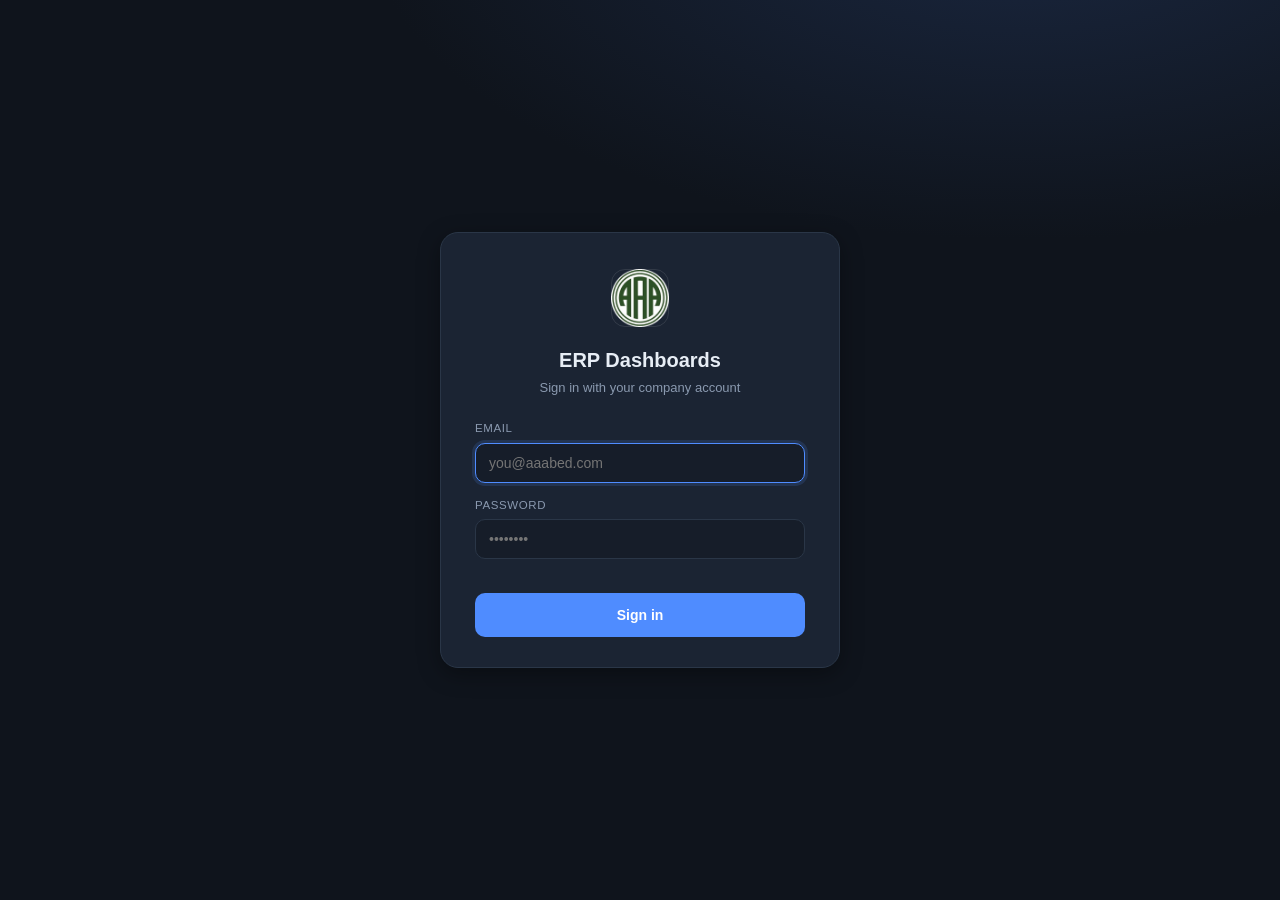
==== hub/index.html @ be1fea67 "Add the ERP dashboards hub and the aging, inventory and purchasing dashboards Single-origin layout: " ====
<!DOCTYPE html>
<html lang="en">
<head>
  <meta charset="UTF-8" />
  <meta name="viewport" content="width=device-width, initial-scale=1.0" />
  <title>ERP Dashboards</title>
  <link rel="icon" type="image/x-icon" href="assets/favicon.ico" />
  <link rel="stylesheet" href="styles.css?v=20260912o" />
</head>
<body>
  <!-- Auth screen: checking → login (only password form in the estate) → denied.
       Visible from first paint so dashboard content can never flash before the check. -->
  <div id="auth-screen" class="auth-screen">
    <div class="auth-card">
      <img class="auth-logo" src="assets/logo.png" alt="" />
      <div id="auth-checking">
        <h1>Checking your session</h1>
        <p class="auth-sub">One moment…</p>
      </div>
      <form id="auth-form" class="hidden" novalidate>
        <h1>ERP Dashboards</h1>
        <p class="auth-sub">Sign in with your company account</p>
        <label class="auth-label" for="auth-email">Email</label>
        <input id="auth-email" class="auth-input" type="email" placeholder="you@aaabed.com"
               autocomplete="username" required />
        <label class="auth-label" for="auth-password">Password</label>
        <input id="auth-password" class="auth-input" type="password" placeholder="••••••••"
               autocomplete="current-password" required />
        <div id="auth-error" class="auth-error"></div>
        <button id="auth-submit" class="auth-btn" type="submit">Sign in</button>
      </form>
      <div id="auth-denied" class="auth-denied hidden">
        <div class="auth-denied-icon">⛔</div>
        <h2>No dashboards assigned</h2>
        <p>Your account <b id="auth-denied-email"></b> has no dashboards assigned to it yet.</p>
        <p class="auth-sub">Contact your administrator to request access.</p>
        <button id="auth-denied-back" class="auth-btn auth-btn-ghost" type="button">Sign out</button>
      </div>
    </div>
  </div>

  <header class="topbar">
    <div class="brand">
      <img class="brand-mark" src="assets/logo.png" alt="Logo" />
      <div class="brand-text">
        <h1>ERP Dashboards</h1>
        <p>One place for every reporting dashboard</p>
      </div>
    </div>
    <div class="meta">
      <div class="user-menu hidden" id="user-menu">
        <button id="user-btn" class="user-btn pill" title="Account">👤</button>
        <div class="user-dropdown hidden">
          <div class="user-dropdown-head">
            <span class="user-dropdown-avatar">👤</span>
            <div>
              <div class="user-dropdown-name" id="user-name">…</div>
              <div class="user-dropdown-email" id="user-email">…</div>
            </div>
          </div>
          <button type="button" id="theme-toggle" class="user-dropdown-item theme-item"></button>
          <button type="button" id="logout" class="user-dropdown-item danger">Sign out</button>
        </div>
      </div>
    </div>
  </header>

  <div class="wrap">
    <div class="grid" id="grid"></div>

    <footer>
      <span id="built-line">Hub built: …</span>
      <span>Access is granted per dashboard by your administrator.</span>
    </footer>
  </div>

  <script src="assets/supabase-js.min.js?v=20260912c"></script>
  <script src="auth-config.js?v=20260912m"></script>
  <script src="data/hub.js?v=20260912m"></script>
  <script src="auth.js?v=20260912e"></script>
  <script src="app.js?v=20260912n"></script>
</body>
</html>
---- hub/styles.css ----
/* AAA ERP Dashboards — hub. Same design tokens as the sibling dashboards.
   Polish pass follows the "make-interfaces-feel-better" rules: explicit transitions,
   visible focus rings, real hit areas, currentColor SVG icons, contrast-checked labels. */
:root{
  --bg:#0f141c;
  --bg-2:#161d29;
  --panel:#1b2433;
  --panel-2:#212c3d;
  --line:#2a3647;
  --text:#e7edf5;
  --muted:#8a99af;
  --accent:#4f8cff;
  --accent-2:#22c1a4;
  --warn:#f5a623;
  --danger:#ff5d6c;
  --good:#33c08a;
  --glow:#1a2740;
  --shadow:0 6px 22px rgba(0,0,0,.35);
  --radius:14px;
  --ease:cubic-bezier(0.2, 0, 0, 1);
  font-synthesis:none;
}
:root[data-theme="light"]{
  --bg:#f4f6fb;
  --bg-2:#e9edf5;
  --panel:#ffffff;
  --panel-2:#eef2f8;
  --line:#d5dde9;
  --text:#1b2432;
  --muted:#5a6b83;
  --accent:#2f6fe4;
  --accent-2:#0e9f86;
  --warn:#d88a10;
  --danger:#e5484d;
  --good:#1d9d63;
  --glow:#cfe0f5;
  --shadow:0 6px 22px rgba(30,50,90,.12);
}
*{box-sizing:border-box}
html,body{margin:0;padding:0}
html{-webkit-font-smoothing:antialiased;-moz-osx-font-smoothing:grayscale}
body{
  background:radial-gradient(1200px 600px at 80% -10%,var(--glow) 0,var(--bg) 55%) fixed,var(--bg);
  color:var(--text);
  font-family:"Segoe UI",Roboto,Helvetica,Arial,system-ui,sans-serif;
  font-size:14px;line-height:1.45;
  padding:0 0 48px;
}
a{color:var(--accent)}

/* One visible focus ring for every control. The UA default is near-black, which is
   invisible on this dark background (~1.2:1), so keyboard focus must be styled. */
:where(a,button,[tabindex]):focus-visible{
  outline:2px solid var(--accent);
  outline-offset:2px;
  border-radius:8px;
}

/* Screen-reader-only text */
.sr-only{position:absolute;width:1px;height:1px;padding:0;margin:-1px;overflow:hidden;
  clip:rect(0 0 0 0);clip-path:inset(50%);white-space:nowrap;border:0}

/* Icons: one currentColor SVG set, one stroke weight (2px), recoloured by CSS. */
.icon{width:1.15em;height:1.15em;flex:0 0 auto;display:block;
  fill:none;stroke:currentColor;stroke-width:2;stroke-linecap:round;stroke-linejoin:round}
[dir="rtl"] .icon-directional{scale:-1 1}

/* Top bar */
.topbar{display:flex;align-items:center;justify-content:space-between;gap:16px;
  padding:18px 26px;border-bottom:1px solid var(--line);
  background:linear-gradient(180deg,color-mix(in srgb,var(--panel) 65%,transparent),color-mix(in srgb,var(--bg) 20%,transparent))}
.brand{display:flex;align-items:center;gap:14px}
.brand-mark{width:46px;height:46px;border-radius:12px;object-fit:contain;display:block;background:transparent;
  outline:1px solid oklch(1 0 0 / 0.1);outline-offset:-1px}
:root[data-theme="light"] .brand-mark{outline-color:oklch(0 0 0 / 0.1)}
.brand-text h1{margin:0;font-size:20px;font-weight:700;letter-spacing:.2px;text-wrap:balance}
.brand-text p{margin:2px 0 0;color:var(--muted);font-size:12.5px;text-wrap:pretty}
.meta{display:flex;gap:8px;flex-wrap:wrap;justify-content:flex-end;align-items:center}
.pill{background:var(--panel);border:1px solid var(--line);color:var(--muted);
  padding:5px 10px;border-radius:999px;font-size:11.5px;white-space:nowrap;
  font-variant-numeric:tabular-nums}
/* Sun/moon swap — both icons stay in the DOM and cross-fade, so enter AND exit
   animate. The switch now lives inside the account menu (#theme-toggle), not the
   toolbar. Exact values from the skill: opacity 0->1, scale .25->1, blur 4px->0. */
#theme-toggle .icon-stack{position:relative;display:grid;width:18px;height:18px;flex:0 0 18px}
#theme-toggle .icon-stack .icon{position:absolute;inset:0;width:18px;height:18px;
  transition-property:opacity,scale,filter;transition-duration:.3s;transition-timing-function:var(--ease)}
/* The row is an ACTION, so the icon shows the theme you would switch TO, matching the
   label beside it: in dark mode the sun and "Light theme", in light the moon and
   "Dark theme". Showing the current theme here would read as a status, not a button. */
:root:not([data-theme="light"]) #theme-toggle .icon-sun{opacity:1;scale:1;filter:blur(0)}
:root:not([data-theme="light"]) #theme-toggle .icon-moon{opacity:0;scale:.25;filter:blur(4px)}
:root[data-theme="light"] #theme-toggle .icon-sun{opacity:0;scale:.25;filter:blur(4px)}
:root[data-theme="light"] #theme-toggle .icon-moon{opacity:1;scale:1;filter:blur(0)}

/* Layout — full-bleed like the sibling dashboards (topbar, content share one 26px gutter) */
.wrap{padding:0 26px}

/* Card grid */
.grid{display:grid;grid-template-columns:repeat(auto-fit,minmax(320px,1fr));gap:18px;margin:26px 0 8px}
.card{position:relative;display:flex;flex-direction:column;gap:12px;
  background:linear-gradient(180deg,color-mix(in srgb,var(--panel-2) 55%,var(--panel)),var(--panel));
  border:1px solid var(--line);border-radius:var(--radius);padding:20px 20px 18px;
  box-shadow:var(--shadow);
  transition-property:transform,border-color;transition-duration:.15s;transition-timing-function:ease-out}
/* Top accent bar — carries its own radius so the card never needs overflow:hidden
   (clipping the card would silently cut off wide footer content). */
.card::before{content:"";position:absolute;inset:0 0 auto 0;height:3px;
  border-radius:var(--radius) var(--radius) 0 0;
  background:linear-gradient(90deg,var(--card-accent,var(--accent)),transparent 85%)}
.card:hover{transform:translateY(-2px);border-color:color-mix(in srgb,var(--card-accent,var(--accent)) 55%,var(--line))}
/* The whole card is the link. One real anchor stretched over the card keeps a single
   tab stop (a second nested link would double up), so the hover lift is honest. */
.card-hit{position:absolute;inset:0;z-index:0;border-radius:inherit}
.card-hit:focus-visible{outline:2px solid var(--card-accent,var(--accent));outline-offset:2px}
.card-head{display:flex;align-items:flex-start;gap:12px}
.card-icon{width:40px;height:40px;flex:0 0 40px;border-radius:11px;display:grid;place-items:center;
  background:color-mix(in srgb,var(--card-accent,var(--accent)) 16%,var(--panel-2));
  border:1px solid color-mix(in srgb,var(--card-accent,var(--accent)) 35%,var(--line));
  color:var(--card-accent,var(--accent))}
/* Badge and control icons render at 18px so both carry the same optical stroke
   (2px on a 24 grid → 1.5px); the inline arrow follows its label's size instead. */
.card-icon .icon{width:18px;height:18px}
.card-title{margin:0;font-size:17px;font-weight:700;text-wrap:balance}
/* Byline + description are locked to a fixed number of lines (2 / 3). Without this,
   one card whose text wraps a line longer pushes its pill row and buttons ~19px
   below the others — the "alignment is off" symptom. */
.card-byline{margin:3px 0 0;color:var(--muted);font-size:12px;text-wrap:pretty;
  min-height:calc(1.45em * 2);display:-webkit-box;-webkit-line-clamp:2;
  -webkit-box-orient:vertical;overflow:hidden}
.card-desc{margin:0;color:var(--text);opacity:.86;font-size:13px;text-wrap:pretty;
  min-height:calc(1.45em * 3);display:-webkit-box;-webkit-line-clamp:3;
  -webkit-box-orient:vertical;overflow:hidden}
.card-meta{display:flex;flex-wrap:wrap;gap:8px}
/* Footer: just the action row, right-aligned and pinned to the card bottom so the
   buttons land in the SAME spot on every card. */
.card-foot{margin-top:auto;display:flex;justify-content:flex-end;
  padding-top:12px;border-top:1px solid var(--line)}
.card-actions{display:flex;gap:8px;flex-wrap:wrap;justify-content:flex-end;align-items:center}
/* Buttons: min 40px tall hit area, scale on press, explicit transition properties.
   --card-ink / --card-ink-l are chosen per accent at build time so the label clears
   WCAG AA (white on the amber accent is only 2.03:1 — unreadable). */
.btn{display:inline-flex;align-items:center;gap:7px;text-decoration:none;
  background:var(--card-accent,var(--accent));color:var(--card-ink,#0f141c);
  font-weight:600;font-size:12.5px;line-height:1;
  min-height:40px;padding:0 12px 0 14px;border-radius:9px;border:1px solid transparent;
  white-space:nowrap;
  transition-property:filter,background-color,color,border-color,scale;
  transition-duration:.15s;transition-timing-function:ease-out}
.btn:active{scale:.96}
.btn.ghost{background:transparent;color:var(--text);border-color:var(--line);
  padding:0 14px;position:relative;z-index:1}
.btn.ghost:hover{border-color:var(--card-accent,var(--accent));color:var(--text)}
/* The visible call-to-action is decorative: the stretched .card-hit anchor above owns
   the click and the tab stop, so this must not swallow the pointer. */
.btn.cta{pointer-events:none}

/* Footer */
footer{margin:30px 0 0;padding-top:16px;border-top:1px solid var(--line);
  color:var(--muted);font-size:11.5px;display:flex;justify-content:space-between;gap:14px;
  flex-wrap:wrap;text-wrap:pretty}
.hidden{display:none !important}
:root[data-theme="light"] footer{color:#4a5a72}

/* ── Auth screen ────────────────────────────────────────────────────────
   Visible from first paint (no .hidden) so dashboard content can never flash
   before the access check completes. Only the hub shows a password field. */
.auth-screen{position:fixed;inset:0;z-index:200;display:grid;place-items:center;
  background:radial-gradient(1200px 600px at 80% -10%,var(--glow) 0,var(--bg) 55%) fixed,var(--bg)}
.auth-screen.hidden{display:none}
.auth-card{width:min(400px,92vw);background:var(--panel);border:1px solid var(--line);border-radius:18px;
  box-shadow:var(--shadow);padding:36px 34px 30px;text-align:center}
.auth-logo{width:58px;height:58px;border-radius:14px;object-fit:contain;margin-bottom:14px;
  outline:1px solid oklch(1 0 0 / 0.1);outline-offset:-1px}
:root[data-theme="light"] .auth-logo{outline-color:oklch(0 0 0 / 0.1)}
.auth-card h1{margin:0 0 4px;font-size:20px;font-weight:700;text-wrap:balance}
.auth-sub{color:var(--muted);font-size:13px;margin:0 0 22px;text-wrap:pretty}
.auth-label{display:block;text-align:left;font-size:11.5px;text-transform:uppercase;letter-spacing:.6px;
  color:var(--muted);margin:14px 0 6px}
.auth-input{width:100%;background:var(--bg-2);border:1px solid var(--line);color:var(--text);
  border-radius:10px;padding:11px 13px;font-size:14px;outline:none;
  transition-property:border-color,box-shadow;transition-duration:.15s;transition-timing-function:ease-out}
.auth-input:focus{border-color:var(--accent);box-shadow:0 0 0 3px rgba(79,140,255,.15)}
.auth-error{min-height:18px;color:var(--danger);font-size:12.5px;margin-top:10px;text-align:left}
.auth-btn{width:100%;background:var(--accent);border:none;color:#fff;font-weight:650;font-size:14px;
  min-height:44px;padding:12px;border-radius:10px;cursor:pointer;margin-top:6px;
  transition-property:filter,scale;transition-duration:.15s;transition-timing-function:ease-out}
.auth-btn:hover{filter:brightness(1.08)}
.auth-btn:active{scale:.96}
.auth-btn:disabled{opacity:.55;cursor:not-allowed}
.auth-btn-ghost{background:transparent;border:1px solid var(--line);color:var(--muted);margin-top:14px}
.auth-btn-ghost:hover{color:var(--text);border-color:var(--accent);filter:none}
.auth-denied{padding:8px 0 2px}
.auth-denied .auth-denied-icon{font-size:34px;margin-bottom:10px}
.auth-denied h2{margin:0 0 8px;font-size:19px;font-weight:700;text-wrap:balance}
.auth-denied p{color:var(--muted);font-size:13.5px;margin:0 0 8px;line-height:1.5;text-wrap:pretty}
.auth-denied p b{color:var(--text)}

/* ── User menu ─────────────────────────────────────────────────────────── */
.user-menu{position:relative}
.user-btn{cursor:pointer;font-size:15px;line-height:1;padding:5px 10px;min-width:40px;min-height:40px;
  display:inline-grid;place-items:center}
.user-btn:hover{border-color:var(--accent)}
.user-dropdown{position:absolute;top:calc(100% + 8px);right:0;min-width:240px;background:var(--panel);
  border:1px solid var(--line);border-radius:12px;box-shadow:var(--shadow);padding:6px;z-index:60}
.user-dropdown.hidden{display:none}
.user-dropdown-head{display:flex;align-items:center;gap:10px;padding:8px 10px 10px;
  border-bottom:1px solid var(--line);margin-bottom:6px}
.user-dropdown-avatar{width:34px;height:34px;border-radius:50%;background:var(--panel-2);
  border:1px solid var(--line);display:grid;place-items:center;font-size:16px;flex:none}
.user-dropdown-name{font-size:13.5px;font-weight:650;color:var(--text);white-space:nowrap;
  overflow:hidden;text-overflow:ellipsis;max-width:170px}
.user-dropdown-email{font-size:11.5px;color:var(--muted);white-space:nowrap;overflow:hidden;
  text-overflow:ellipsis;max-width:170px}
.user-dropdown-item{display:block;width:100%;text-align:left;background:none;border:none;color:var(--text);
  padding:9px 12px;border-radius:8px;font-size:13px;cursor:pointer;min-height:40px;
  transition-property:background-color,color;transition-duration:.12s;transition-timing-function:ease-out}
.user-dropdown-item:hover{background:var(--panel-2)}
.user-dropdown-item.danger{color:var(--danger)}
.user-dropdown-item.danger:hover{background:rgba(255,93,108,.1)}
/* Theme row: icon + the theme you are currently in, on one line. */
.user-dropdown-item.theme-item{display:flex;align-items:center;gap:10px}
.theme-item-label{font-size:13px}

/* ── Locked cards (no access for this account) ─────────────────────────── */
/* Not a security control — the dashboard re-checks its own allowlist entry.
   This only stops a user walking into a wall. */
.card.is-locked{cursor:default;opacity:.62}
.card.is-locked:hover{transform:none;border-color:var(--line)}
.card.is-locked .card-icon{background:var(--panel-2);
  border-color:var(--line);color:var(--muted)}
.card.is-locked .card-hit{cursor:default}
.btn.cta.is-locked{background:var(--panel-2);color:var(--muted);border-color:var(--line);
  display:inline-flex;align-items:center;gap:7px}
.btn.cta.is-locked .btn-lock{width:1em;height:1em}
.pill-locked{display:inline-flex;align-items:center;gap:6px}
.pill-locked .pill-lock{width:1em;height:1em}
@media (max-width:640px){
  .topbar{padding:14px 16px}
  .wrap{padding:0 16px}
  .user-dropdown-item{min-height:44px}
  .btn{min-height:44px}
}
/* Honour reduced motion: drop movement, keep every static cue (colour, border, ring). */
@media (prefers-reduced-motion:reduce){
  .card{transition-property:border-color}
  .card:hover{transform:none}
  .btn{transition-property:color,border-color,background-color,filter}
  .btn:active{scale:1}
  #theme-toggle .icon-stack .icon{transition-property:opacity}
}
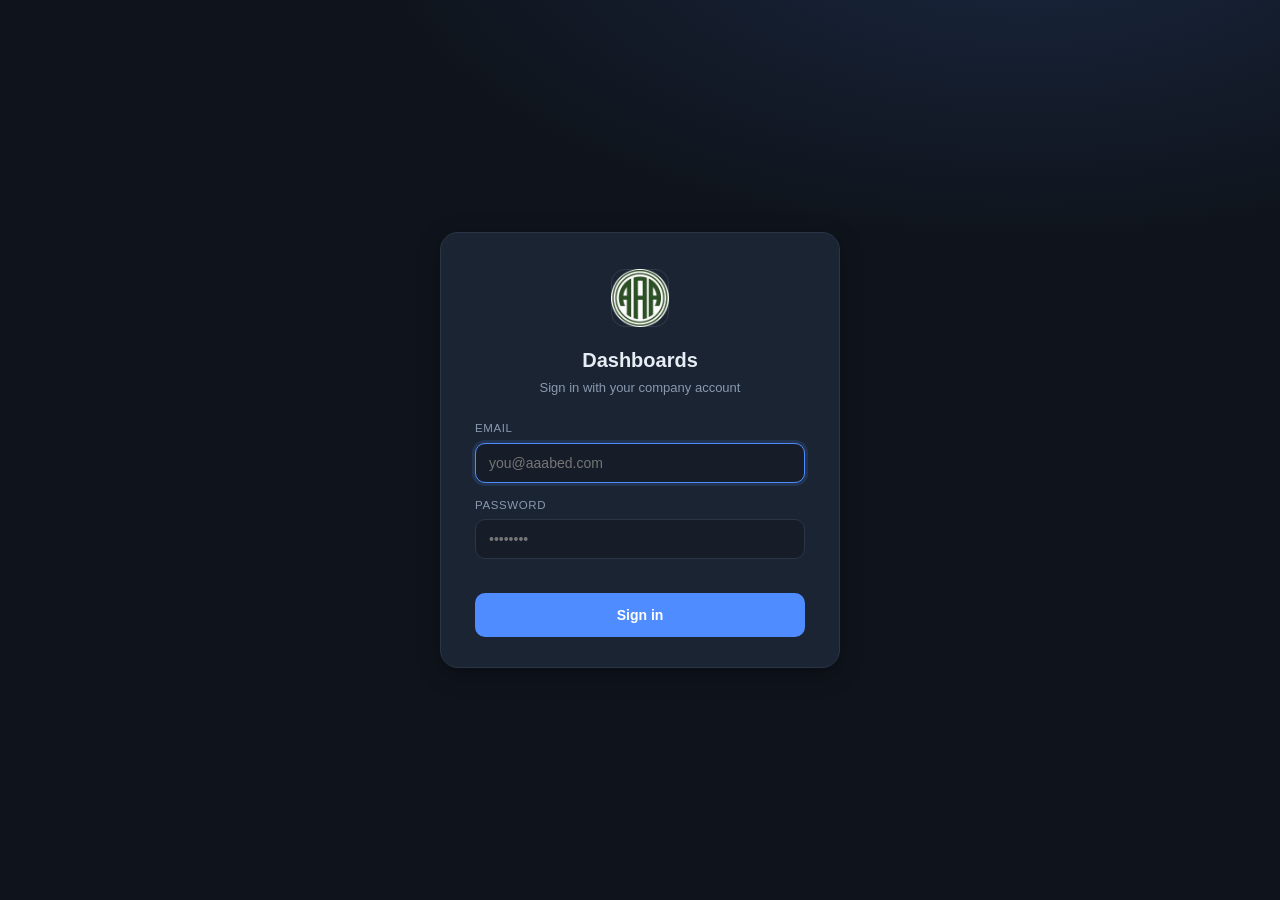
==== commit 218b3878: "Drop "ERP" from the hub login title The sign-in card now reads "Dashboards". Also pin the hub payloa" ====
--- a/hub/index.html
+++ b/hub/index.html
@@ -18,7 +18,7 @@
         <p class="auth-sub">One moment…</p>
       </div>
       <form id="auth-form" class="hidden" novalidate>
-        <h1>ERP Dashboards</h1>
+        <h1>Dashboards</h1>
         <p class="auth-sub">Sign in with your company account</p>
         <label class="auth-label" for="auth-email">Email</label>
         <input id="auth-email" class="auth-input" type="email" placeholder="you@aaabed.com"
